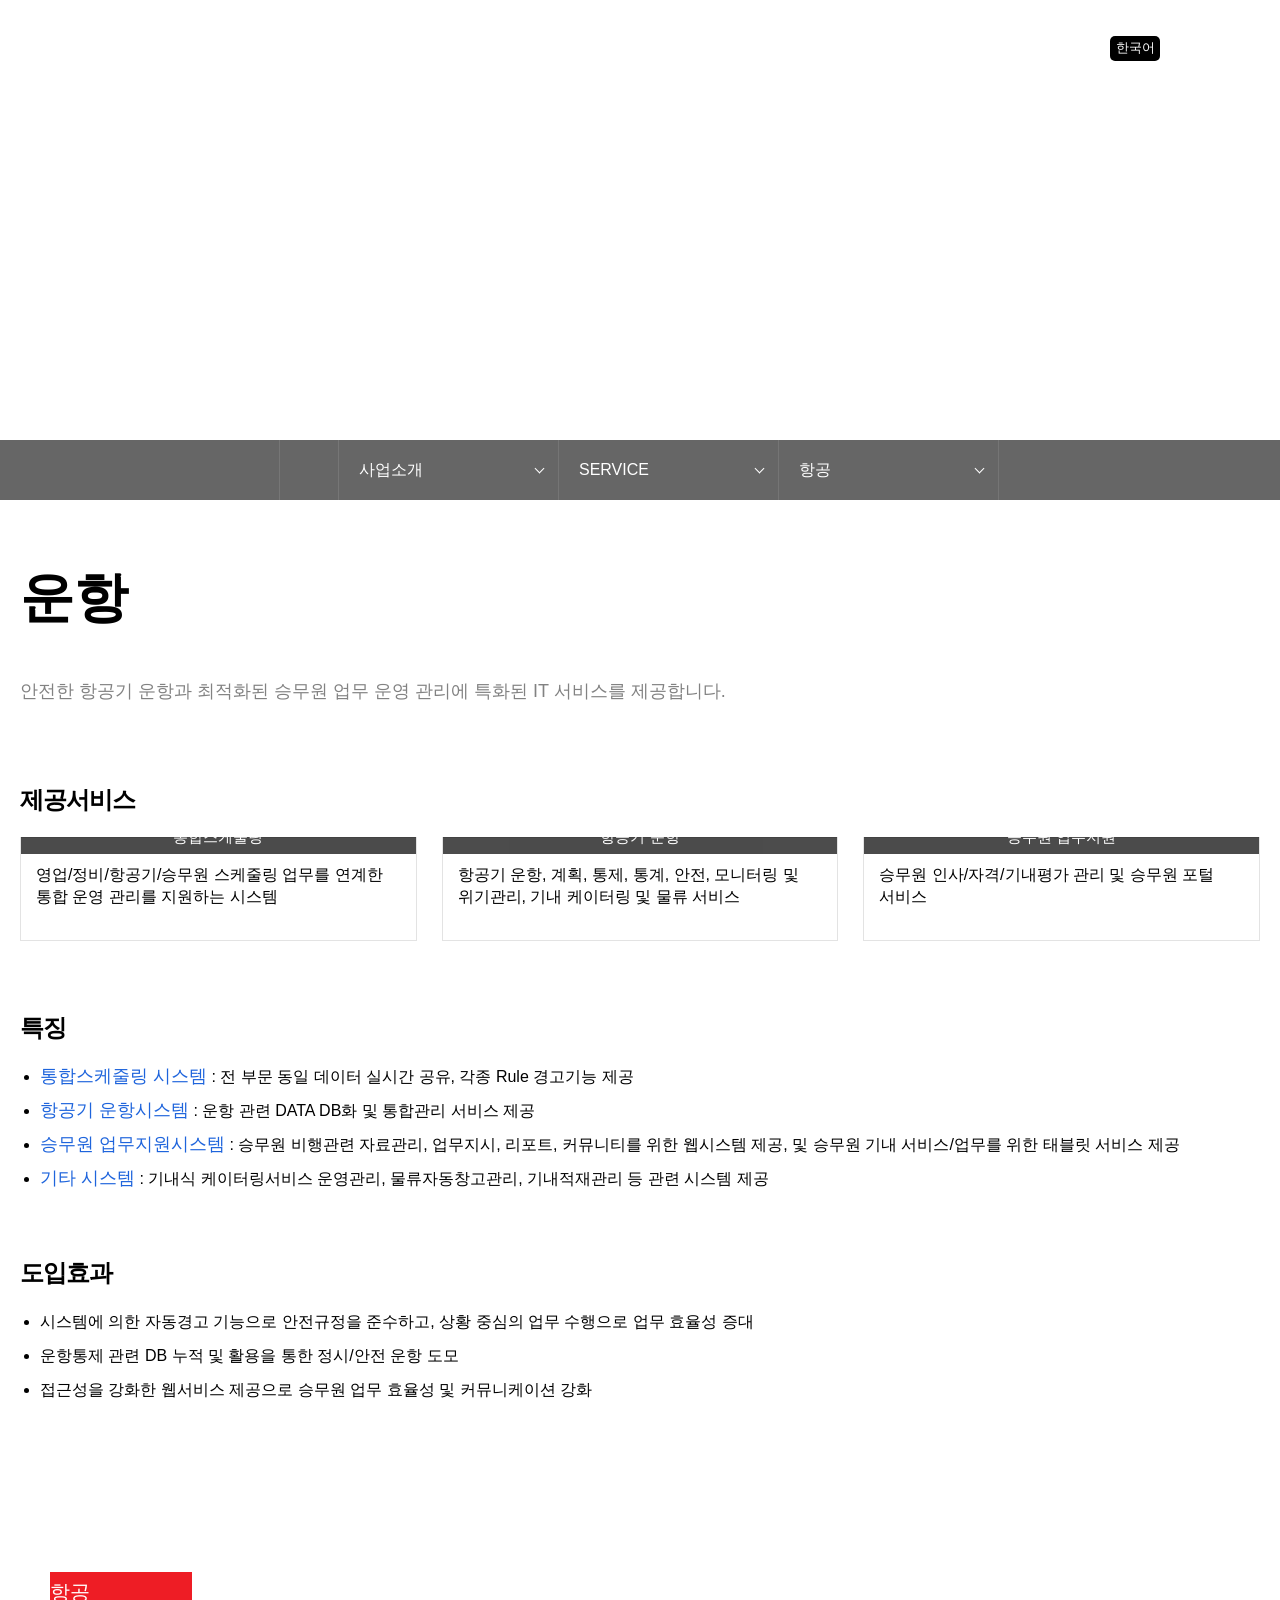
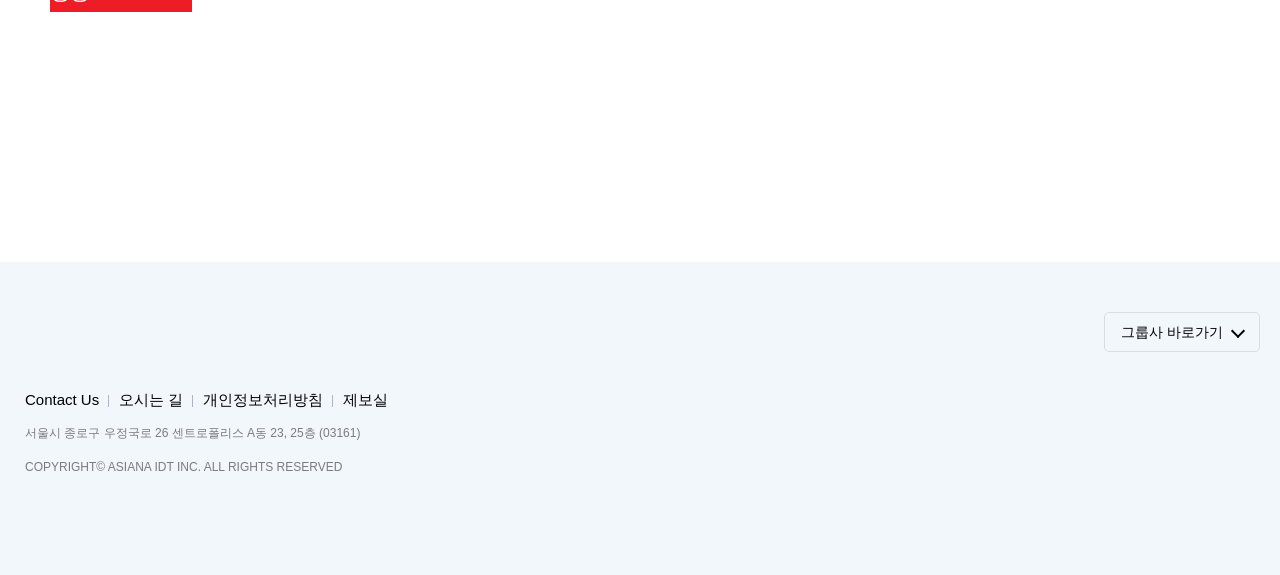
==== business/airline_02.html @ 59bf6fb1 "business html commit" ====
<!doctype html>
<html lang="ko">
<head>
	<meta charset="UTF-8">
	<meta http-equiv="X-UA-Compatible" content="IE=edge">
	<meta name="viewport" content="width=device-width, initial-scale=1, minimum-scale=1, maximum-scale=1, user-scalable=yes" />
	<title>항공 | 아시아나IDT</title>
	<link rel="shortcut icon" href="/common/images/favicon.ico">
	
	<link rel="stylesheet" href="../common/css/common.css"">
	
	<!--<script src="../common/js/jquery.min.js"></script>-->
	<script src="../common/js/jquery-1.11.0.min.js"></script>
	<script src="../common/js/jquery.touchSwipe.min.js"></script>
	<script src="../common/js/jquery.easing.min.js"></script>
	<script src="../common/js/ui.common.js"></script>
	<script src="../common/js/ui.menu.js"></script>
	<script src="../inc/js/common.js"></script>
	<!--[if lt IE 9]>
	<!--[if lt IE 9]>
	<script src="../common/js/html5.js"></script>
	<script src="../common/js/respond.js"></script>
	<![endif]-->
	</head>
<body>
	<a href="#container" class="skipNavi">본문바로가기</a>

	<!-- wrap -->
	<div id="wrap">
<header class="subGnb businessHeader airlineHeader">
	<div class="visualWrap"></div>
	<div class="cateTitleWrap"></div>	
	<div class="headerArea">
		<div class="header">
			<div class="utilWrap">
				<ul class="util">
					<li>
						<a href="/kor/util/sitemap">Site map</a>
					</li>
				</ul>
				<div class="langArea">
					<button type="button" class="current">한국어</button>
					<button type="button" onclick="location.href='/eng/'">ENG</button>
				</div>
			</div>
			<h1>
				<a href="/kor/"><img src="../common/images/layout/logo.png" alt="아시아나 IDT"></a>
			</h1>
			<button type="button" class="btnGnb">
				<img src="/kor/common/images/layout/icon_sitemap.png" alt="">
			</button>
			
			<div class="gnb">
			<div class="titNgnb">MENU</div>
			<ul class="depth1">
				<li>
					<a href="/idthome/pages/ko/company/overview" class="">회사소개</a>
					<div class="depth2Wrap" style="height: 0px; visibility: hidden;">
						<div class="gnbTit">
							<h2>회사소개</h2>
							<p>아시아나IDT는 ICT융합 시대를 <br> 선도하는 IT전문 기업입니다.</p>
						</div>
						<ul class="depth2">
							<li>
								<span class="depth2Tit">ABOUT</span>
								
								<ul class="depth3">
									<li>
										<a href="../company/01company.html">개요</a>
									</li>
									<li>
										<a href="../company/history.html">연혁</a>
									</li>
									<li>
										<a href="../company/ci.html">CI</a>
									</li>
									<li>
										<a href="../company/location.html">오시는길</a>
									</li>
								</ul>
							</li>
							<li>
								<span class="depth2Tit">PR</span>
								
								<ul class="depth3">
									<li>
										<a href="../company/news.html">뉴스</a>
									</li>
								</ul>
								
								<span class="depth2Tit">CSR</span>
								
								<ul class="depth3">
									<li>
									    <a href="../company/moral.html">윤리규정</a>
									</li>
									<li>
										 <a href="../company/social.html">사회공헌</a>
									</li>
								</ul>
							</li>
							<li>
								<span class="depth2Tit">QM</span>
								
								<ul class="depth3">
									<li>
										 <a href="../company/service.html">품질경영</a>
									</li>
								</ul>
								
							</li>
							<li>
								<span class="depth2Tit">SUPPORT</span>
								
								<ul class="depth3">
									<li>
										 <a href="../company/contactUs.html">CONTACT US</a>
									</li>
									<li>
										<a href="#">공지사항</a>
									</li>
									<li>
										<a href="../company/faq.html">FAQ</a>
									</li>
							 
								</ul>
							</li>
						</ul>
						
					 
					</div>
				</li>
				<li>
					<a href="/img/kor/business/ser_overview" class="">사업소개</a>
					<!-- depth2 -->
					<div class="depth2Wrap" style="height: 0px; visibility: hidden;">
						<div class="gnbTit">
							<h2>사업소개</h2>
							<p>아시아나IDT는 고객의 성장과 <br>새로운 가치 창출을 지원합니다.</p>
						</div>
						<ul class="depth2">
							<li>
								<span class="depth2Tit">SERVICE</span>
								
								<ul class="depth3">
									<li>
										<a href="ser_overview.html">Overview</a>
									</li>
									<li>
										<a href="airline.html">항공</a>
									</li>
									<li>
										<a href="airport.html">공항</a>
									</li>
									<li>
										<a href="transport.html">운송</a>
									</li>
									<li>
										<a href="construction.html">건설</a>
									</li>
									<li>
										<a href="finance.html">금융</a>
									</li>
									<li>
										<a href="manufacture.html">제조/물류</a>
									</li>
									<li>
										<a href="mobile.html">모바일</a>
									</li>
									<li>
										<a href="data.html">데이터센터</a>
									</li>
								</ul>
							</li>
							<li>
								<span class="depth2Tit">SOLUTION</span>
								
								<ul class="depth3">
									<li>
										<a href="solution.html">솔루션</a>
									</li>
								</ul>
							</li>
							<li>
								<span class="depth2Tit">REFERENCE</span>
								
								<ul class="depth3">
									<li>
										<a href="#">구축사례</a>
									</li>
								</ul>
							</li>
							<li>
								<span class="depth2Tit">R&amp;D</span>
								
								<ul class="depth3">
									<li>
										<a href="ict.html">ICT융합연구소</a>
									</li>
								</ul>
								
								<span class="depth2Tit">INNOVATION</span>
								
								<ul class="depth3">
									<li>
										<a href="innovation.html">오픈이노베이션</a>
									</li>
								</ul>
							</li>
						</ul>
						
					 
						
					</div>
					
				</li>
				<li>
					<!-- <a href="/img/kor/irinfo/stockInfo">투자정보</a> -->
					<a href="/img/kor/irinfo/info" class="">투자정보</a>
					<!-- depth2 -->
					<div class="depth2Wrap" style="height: 0px; visibility: hidden;">
						<div class="gnbTit">
							<h2>투자정보</h2>
							<p>아시아나IDT는 주주 가치 제고를<br>위해 노력하고 있습니다.</p>
						</div>
						<ul class="depth2">
							<li>
								<ul class="depth3">
									<li>
										<a href="../irinfo/info.html">기업지배구조</a>
									</li>
								</ul>
							</li>
							<li>
								<ul class="depth3">
									<li>
										<a href="../irinfo/announcement.html">재무정보</a>
									</li>
								</ul>
							</li>
							<li>
								<ul class="depth3">
									<li>
										<a href="../irinfo/announcement.html">공시정보</a>
									</li>
								</ul>
							</li>
							
						</ul>
						
					 
					</div>
				</li>
				<li>
					<a href="/img/kor/recruit/talent" class="">인재채용</a>
					
					<div class="depth2Wrap" style="height: 0px; visibility: hidden;">
						<div class="gnbTit">
							<h2>인재채용</h2>
							<p>아시아나IDT에서 꿈을 펼쳐갈<br>인재를 기다립니다.</p>
						</div>
						<ul class="depth2">
							<li>
								
								<ul class="depth3">
									<li>
										<a href="https://asianaidt.recruiter.co.kr" rel="noopener noreferrer" target="_blank">채용정보</a>
									</li>
								</ul>
							</li>
							<li>
								
								<ul class="depth3">
									<li>
										<a href="../recruit/talent.html">인재상</a>
									</li>
								</ul>
							</li>
							<li>
								
								<ul class="depth3">
									<li>
										<a href="../recruit/talent_training.html">직무소개</a>
									</li>
								</ul>
								
							</li>
							<li>
								
								<ul class="depth3">
									<li>
										<a href="../recruit/html">복리후생</a>
									</li>
								</ul>
							</li>
						</ul>
						
						 
					</div>
				</li>
			</ul>
			<a href="#" class="btnGnbClose"><img src="/idthome/images/layout/btn_gnbClose.png" alt="메뉴닫기"></a>
		</div>
		</div>
	</div>
	<div class="navWrap">
		<div class="layoutWidth">
			<ul class="navigation">
				<li>home</li>
				<li id="naviD1Txt">
					<div class="title"></div>
					<div class="naviDepth2">
						<ul>
							<li>회사소개</li>
							<li class="current">사업소개</li>
							<li>투자정보</li>
							<li>인재채용</li>
						</ul>
					</div>
				</li>
				<li id="naviD2Txt">
					<div class="title"></div>
					<div class="naviDepth2">
						<ul>
							<li class="current">SERVICE</li>
							<li>SOLUTION</li>
							<li>REFERENCE</li>
							<li>R&D</li>
							<li>INNOVATION</li>
						</ul>
					</div>
				</li>
				<li id="naviD3Txt">
					<div class="title"></div>
					<div class="naviDepth2">
						<ul>
							<li>Overview</li>
							<li class="current">항공</li>
							<li>공항</li>
							<li>운송</li>
							<li>건설</li>
							<li>금융</li>
							<li>제조/물류</li>
							<li>모바일</li>
							<li>데이터센타</li>
						</ul>
					</div>
				</li>
			</ul>
		</div>
	</div>
</header>
<!-- //headerArea -->
		<div class="gnbLayer"><div class="gnbLayerInner" style="height:0px;"></div></div>
		
		<!-- container -->
		<a href="#container" class="skipNavi">본문바로가기</a>
	<!-- wrap -->
	<div id="wrap">
		<!-- headerArea-->
			<!-- #include virtual="/kor/include/topmenu" -->
		<!-- //headerArea -->
		<!-- container -->
		<div id="container">
			<!-- contents -->
			<div class="contents serOver">
				<div class="inner">
					<div class="subHeader2 airlineT">
						 
						<h2>운항</h2>
						<p class="subTxt02">
							안전한 항공기 운항과 최적화된 승무원 업무 운영 관리에 특화된 IT 서비스를 제공합니다.
						</p>
					</div>
					<div class="serviceSub">
						<h3 class="hasBorder">제공서비스</h3>
						<div class="offerSerImgArea">
							<div class="offerSer">
								<div>
									<span class="rapportimg"><img src="../common/images/contents/bg_airTransport01.png" alt=""></span>
									<p class="rapportH">통합스케줄링</p>
								</div>
								<p class="rapportTxt comm2">영업/정비/항공기/승무원 스케줄링 업무를 연계한 통합 운영 관리를 지원하는 시스템</p>
							</div>
							<div class="offerSer">
								<div>
									<span class="rapportimg"><img src="../common/images/contents/bg_airTransport02.png" alt=""></span>
									<p class="rapportH">항공기 운항</p>
								</div>
								<p class="rapportTxt comm2">항공기 운항, 계획, 통제, 통계, 안전, 모니터링 및 위기관리, 기내 케이터링 및 물류 서비스</p>
							</div>
							<div class="offerSer mLast">
								<div>
									<span class="rapportimg"><img src="../common/images/contents/bg_airTransport03.png" alt=""></span>
									<p class="rapportH">승무원 업무지원</p>
								</div>
								<p class="rapportTxt comm2">승무원 인사/자격/기내평가 관리 및 승무원 포털 서비스</p>
							</div>
						</div>
						<h3 class="hasBorder">특징</h3>
						<ul class="feature">
							<li><em>통합스케줄링 시스템</em> : 전 부문 동일 데이터 실시간 공유, 각종 Rule 경고기능 제공</li>
							<li><em>항공기 운항시스템</em> : 운항 관련 DATA DB화 및 통합관리 서비스 제공</li>
							<li><em>승무원 업무지원시스템</em> : 승무원 비행관련 자료관리, 업무지시, 리포트, 커뮤니티를 위한 웹시스템 제공, 및 승무원 기내 서비스/업무를 위한 태블릿 서비스 제공</li>
							<li><em>기타 시스템</em> :  기내식 케이터링서비스 운영관리, 물류자동창고관리, 기내적재관리 등 관련 시스템 제공</li>
						</ul>
						<h3 class="hasBorder">도입효과</h3>
						<ul class="feature lastTxt">
							<li>시스템에 의한 자동경고 기능으로 안전규정을 준수하고, 상황 중심의 업무 수행으로 업무 효율성 증대 </li>
							<li>운항통제 관련 DB 누적 및 활용을 통한 정시/안전 운항 도모 </li>
							<li>접근성을 강화한 웹서비스 제공으로 승무원 업무 효율성 및 커뮤니케이션 강화</li>
						</ul>
					</div>
				</div>
			</div>
			<!-- //contents -->
		</div>
		<!-- //container -->
		
		<!-- bottom service menu -->
		<div class="serviceUtil">
			<div class="serviceArea">
				<div class="dep">
					<h4><a href="airline.html" class="current" target="_self">항공</a></h4>
					<ul>
						<li><a href="airline_passenger.html" target="_self">여객</a></li>
						<li><a href="airline_flight" target="_self" class="">운항</a></li>
						<li><a href="airline_freight" target="_self" class="">화물</a></li>
					</ul>
				</div>
				<div class="dep">
					<h4><a href="airport" target="_self">공항</a></h4>
					<ul>
						<li><a href="airport_system" target="_self" class="">SI</a></li>
						<li><a href="airport_outsourcing" target="_self" class=""> IT아웃소싱</a></li>
						<li><a href="airport_consult" target="_self" class="">IT컨설팅</a></li>
					</ul>
				</div>
				<div class="dep">
					<h4><a href="transport">운송</a></h4>
					<ul>
						<li><a href="high_ticketing" target="_self" class="">예약발매</a></li>
						<li><a href="high_transport" target="_self" class="">운송관리</a></li>
						<li><a href="vehicle_control" target="_self" class="">차량관제</a></li>
					</ul>
				</div>
				<div class="dep">
					<h4><a href="construction" target="_self">건설</a></h4>
					<ul>
						<li><a href="traffic" target="_self" class="">교통(ITS)</a></li>
						<li><a href="building" target="_self" class="">빌딩(IBS)</a></li>
						<li><a href="environment" target="_self" class="">환경</a></li>
					</ul>
				</div>
				<div class="dep">
					<h4><a href="finance" target="_self">금융</a></h4>
					<ul>
						<li><a href="finance_si" target="_self" class="">SI</a></li>
						<li><a href="finance_outsourcing" target="_self" class="">IT아웃소싱</a></li>
						<li><a href="finance_consult" target="_self" class="">T컨설팅</a></li>
					</ul>
				</div>
				
				<div class="dep">
					<h4><a href="manufacture" target="_self">제조/물류</a></h4>
					<ul>
						<li><a href="making_rnd" target="_self" class="">제조 IoT</a></li>
						<li><a href="making_smart" target="_self" class="">스마트팩토리</a></li>
						<li><a href="making_global" target="_self" class="">에너지관리</a></li>
					</ul>
				</div>
				
				<div class="dep">
					<h4><a href="mobile" target="_self">모바일</a></h4>
					<h4><a href="data_center" target="_self" style="margin-top: 30px;">데이터센터</a></h4>
				</div>
				
				<div class="dep">
					<h4><a href="solution_list" target="_self">솔루션</a></h4>
					<h4><a href="construction_list" target="_self" style="margin-top: 30px;">구축사례</a></h4>
				</div>
			</div>
		</div>
		<!-- bottom service menu -->
		
	</div>
	<!-- //wrap -->
	<!-- footerArea-->
	<div id="footerArea">

	<div class="footerGroupSet">
		<a href="#" class="familySite">그룹사 바로가기</a>
		<ul class="siteList">
			<!--<li><a href="http://www.kumhoasiana.com/" target="_blank" rel="noopener noreferrer">금호아시아나그룹</a></li>-->
			<li><a href="http://www.kumhobuslines.co.kr" target="_blank" rel="noopener noreferrer">금호고속</a></li>
			<li><a href="http://www.usquare.co.kr/" target="_blank" rel="noopener noreferrer">금호터미널</a></li>
			<!--<li><a href="http://www.kumhotire.co.kr" target="_blank">금호타이어</a></li>-->
			<li><a href="http://www.kumhoenc.com" target="_blank" rel="noopener noreferrer">금호건설</a></li>
			<li><a href="http://flyasiana.com" target="_blank" rel="noopener noreferrer">아시아나항공</a></li>
			<!-- <li><a href="http://www.kumhoresort.co.kr" target="_blank" rel="noopener noreferrer">금호리조트</a></li> -->
			<li><a href="http://www.airbusan.com/AB/airbusan/main_kr.jsp" target="_blank" rel="noopener noreferrer">에어부산</a></li>
			<li><a href="http://www.asianaairport.com/" target="_blank" rel="noopener noreferrer">아시아나에어포트</a></li>
			<li><a href="http://www.asianasabre.co.kr/" target="_blank" rel="noopener noreferrer">아시아나세이버</a></li>
			<li><a href="http://www.flyairseoul.com" target="_blank" rel="noopener noreferrer">에어서울</a></li>
			<li><a href="http://www.kumhoarts.com/" target="_blank" rel="noopener noreferrer">금호문화재단</a></li>
			<li><a href="http://www.kumhoasianaedu.com" target="_blank" rel="noopener noreferrer">금호아시아나인재개발원</a></li>
		</ul>
	</div>
	<!-- //familySite -->
	<div class="footerGroup">
		<div class="footerGroupWrap">
			<div class="groupIonWrap">
				<!--<a class="ka" href="http://www.kumhoasiana.com/" target="_blank" rel="noopener noreferrer" 
					data-tooltip-text="금호아시아나그룹"><span class="textIR">금호아시아나그룹 바로가기</span>&nbsp;</a> -->
				<a class="gBus" href="http://www.kumhobuslines.co.kr" target="_blank" rel="noopener noreferrer" 
					data-tooltip-text="금호고속"><span class="textIR">금호고속 바로가기</span>&nbsp;</a>
				<a class="gU" href="http://www.usquare.co.kr/" target="_blank" rel="noopener noreferrer"
					data-tooltip-text="금호터미널"><span class="textIR">금호터미널 바로가기</span>&nbsp;</a> 
				<!--<a class="gTire" href="http://www.kumhotire.co.kr" target="_blank"
					 data-tooltip-text="금호타이어"><span class="textIR">금호타이어 바로가기</span>&nbsp;</a>-->
				<a class="gEnc" href="http://www.kumhoenc.com" target="_blank" rel="noopener noreferrer"
					data-tooltip-text="금호건설"><span class="textIR">금호건설 바로가기</span>&nbsp;</a> 
				<a class="gFly" href="http://flyasiana.com" target="_blank" rel="noopener noreferrer"
					data-tooltip-text="아시아나항공"><span class="textIR">아시아나항공 바로가기</span>&nbsp;</a> 
				<!--<a class="gResort" href="http://www.kumhoresort.co.kr" target="_blank" rel="noopener noreferrer"
					data-tooltip-text="금호리조트"><span class="textIR">금호리조트 바로가기</span>&nbsp;</a> -->
				<a class="gBusan" href="http://www.airbusan.com/AB/airbusan/main_kr.jsp" target="_blank" rel="noopener noreferrer"
					data-tooltip-text="에어부산"><span class="textIR">에어부산 바로가기</span>&nbsp;</a> 
				<a class="gAb" href="http://www.asianaairport.com/" target="_blank" rel="noopener noreferrer"
					data-tooltip-text="아시아나에어포트"><span class="textIR">아시아나에어포트 바로가기</span>&nbsp;</a>
				<a class="gSabre" href="http://www.asianasabre.co.kr/" target="_blank" rel="noopener noreferrer"
					data-tooltip-text="아시아나세이버"><span class="textIR">아시아나세이버 바로가기</span>&nbsp;</a> 
				<a class="gAs"	href="http://www.flyairseoul.com" target="_blank" rel="noopener noreferrer"
					 data-tooltip-text="에어서울"><span class="textIR">에어서울 바로가기</span>&nbsp;</a>
				<a class="gArt" href="http://www.kumhoarts.com/" target="_blank" rel="noopener noreferrer"
					data-tooltip-text="금호문화재단"><span class="textIR">금호문화재단 바로가기</span>&nbsp;</a>
				 <a class="gPeople" href="http://www.kumhoasianaedu.com" target="_blank"  rel="noopener noreferrer"
				 data-tooltip-text="금호아시아나인재개발원"><span class="textIR">금호아시아나인재개발원 바로가기</span>&nbsp;</a>
			</div>
		</div>
	</div>
	<div class="footerUtil">
		<div class="ci">
			<img src="../common/images/layout/logo.png" alt="아시아나 IDT">
		</div>
		<div class="infoWrap">
			<ul>
				<li><a href="/kor/company/contact">Contact Us</a></li>
				<li><a href="/kor/util/location">오시는 길</a></li>
				<li><a href="/kor/util/privacy"><b>개인정보처리방침</b></a></li>
				<li><a href="http://audit.asianaidt.com" onclick="window.open(this.href, '_blank'); return false;"
				target="_blank">제보실</a></li>
			</ul>
			<address>서울시 종로구 우정국로 26 센트로폴리스 A동 23, 25층 (03161)</address>
			<br>
			<p class="copy">COPYRIGHT&copy; ASIANA IDT INC. ALL RIGHTS
				RESERVED</p>
		</div>
		<ul class="footerBtnWrap">
			<!-- <li class="btnFirst"><a
				href="http://ethics.kumhoasiana.com/common/inc/cyberreport/main.html"
				target="_blank">제보실</a></li> -->
			<!-- <li><a href="/kor/customer/contact">고객문의</a></li> 20210121-->
		</ul>
		<!-- familySite -->


	</div>
	<div class="footerInfo">
		<!-- <h1>
				<img src="../common/images/layout/footer_logo.png" alt="아시아나 IDT">
			</h1>
			<div class="infoWrap">
				<address>
					서울 특별시 종로구 새문안로 76 금호아시아나 본관 5, 6, 7층
				</address>
				<p class="copy">COPYRIGHT&copy; ASIANAIDT.INC. ALL RIGHTS RESERVED</p>
			</div> -->
	</div>
</div>
</div>
<!-- //footerArea -->
	<a href="#wrap" class="btnGoTop">TOP</a>
	<!-- <div class="mainPop">
		<img src="../common/images/main/img_pop.jpg"  alt="2014년 금호아시아나그룹 하반기 신입 경력사원 그룹공채 모집(사전안내)업계 최고 1등 기업가치를 창출하는 아름다운 기업 금호아시아나에서 열정과 집념을 가진 아름다운 당신을 기다립니다. 접수기간: 9월 22일(월) 09시~ 10월8일(수) 18시">
		<a href="#" class="popClose">x</a>
	</div> -->
</body>
</html>
---- common/css/common.css ----
/* font */
@import url("font.css");

/* layout */
@import url("frame_group.css");

/* main */
/* @import url("main2017.css"); */
@import url("main2023.css");
@import url("main_slider.css");

/* company */
@import url("info.css");
@import url("customer.css");
@import url("util.css");

/* business */
@import url("service.css");
@import url("case.css");
@import url("stock_ict.css");

/* career */
@import url("recruit.css");


:root{
    --han00: #0b1340;
    --han01: #051469;
    --han02: #1E64DC;
    --han03: #00CDFF;

    --gray07: #285082;
    --gray06: #466996;
    --gray05: #6487AA;
    --gray04: #82A0BE;
    --gray03: #A0BED7;
    --gray02: #BED7EB;
    --gray01: #E1F0FF;

    --b-black: #14141f;
    --black: #000000;

    --black70: rgba(0,0,0,.7);
    --black50: rgba(0,0,0,.5);
    --black30: rgba(0,0,0,.3);

    --white70: rgba(255,255,255,.7);
    --white50: rgba(255,255,255,.5);
    --white30: rgba(255,255,255,.3);

    --radius-m: 10px;
    --radius-s: 5px;

    --han-font: 'Hanjin','NotoSansKR','nanumSquare', sans-serif;
    /* --han-font: 'NotoSansKR','nanumSquare', sans-serif; */

}
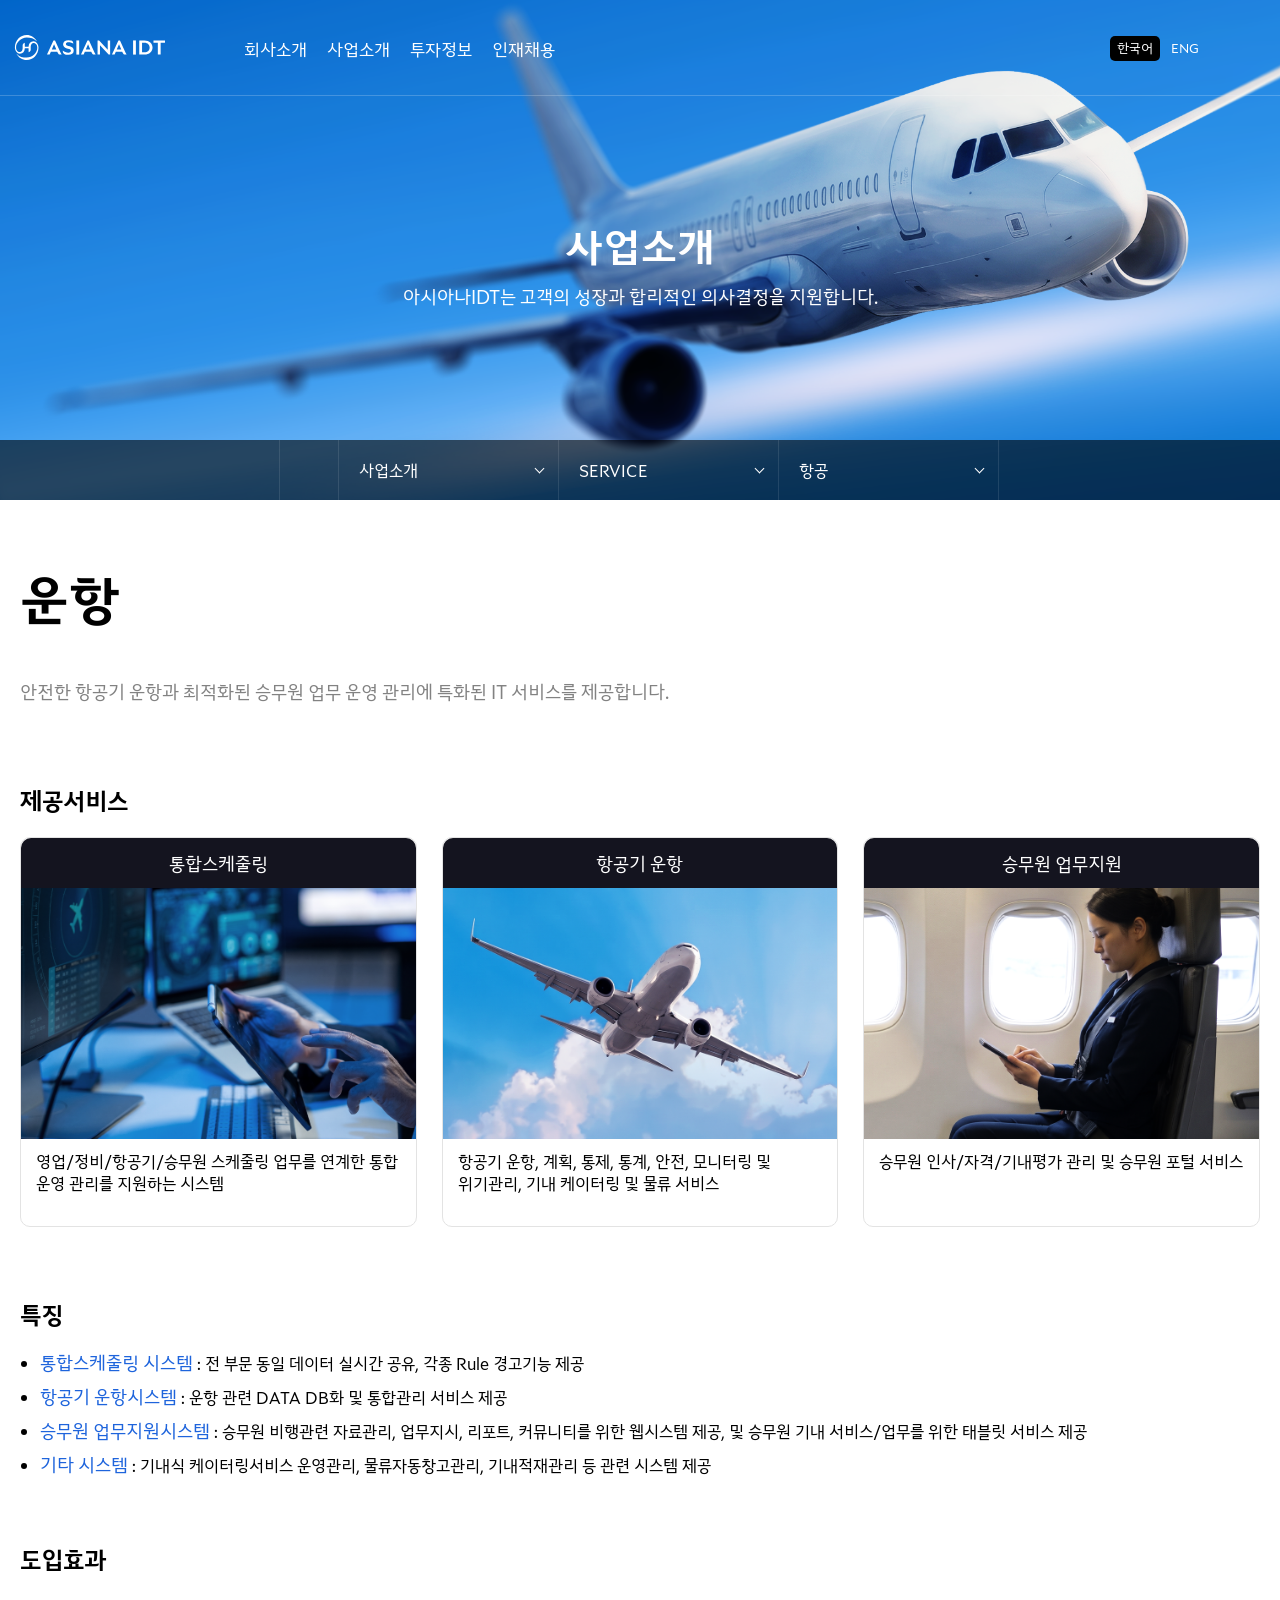
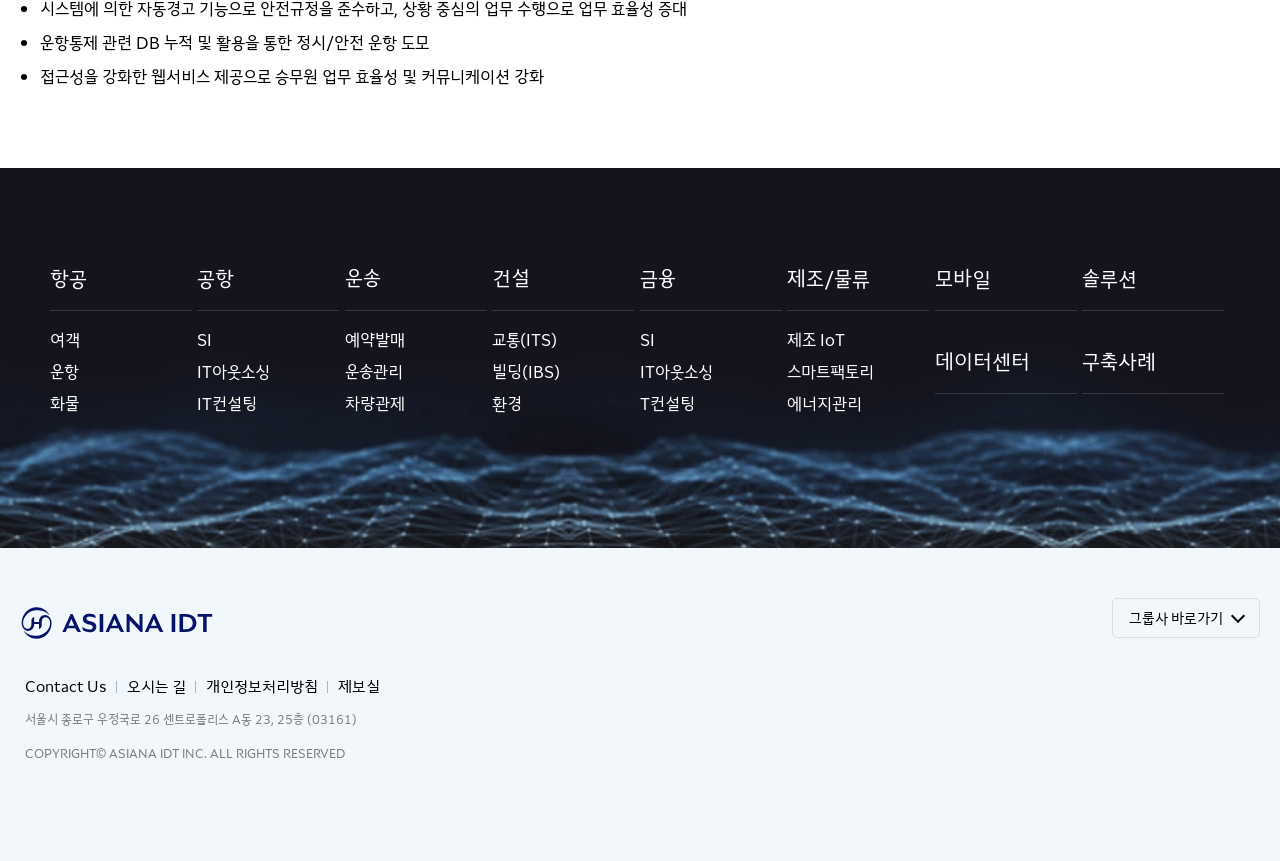
==== commit 43afc782: "html" ====
--- a/business/airline_02.html
+++ b/business/airline_02.html
@@ -421,7 +421,7 @@
 		<div class="serviceUtil">
 			<div class="serviceArea">
 				<div class="dep">
-					<h4><a href="airline.html" class="current" target="_self">항공</a></h4>
+					<h4><a href="airline.html" class="" target="_self">항공</a></h4>
 					<ul>
 						<li><a href="airline_passenger.html" target="_self">여객</a></li>
 						<li><a href="airline_flight" target="_self" class="">운항</a></li>
